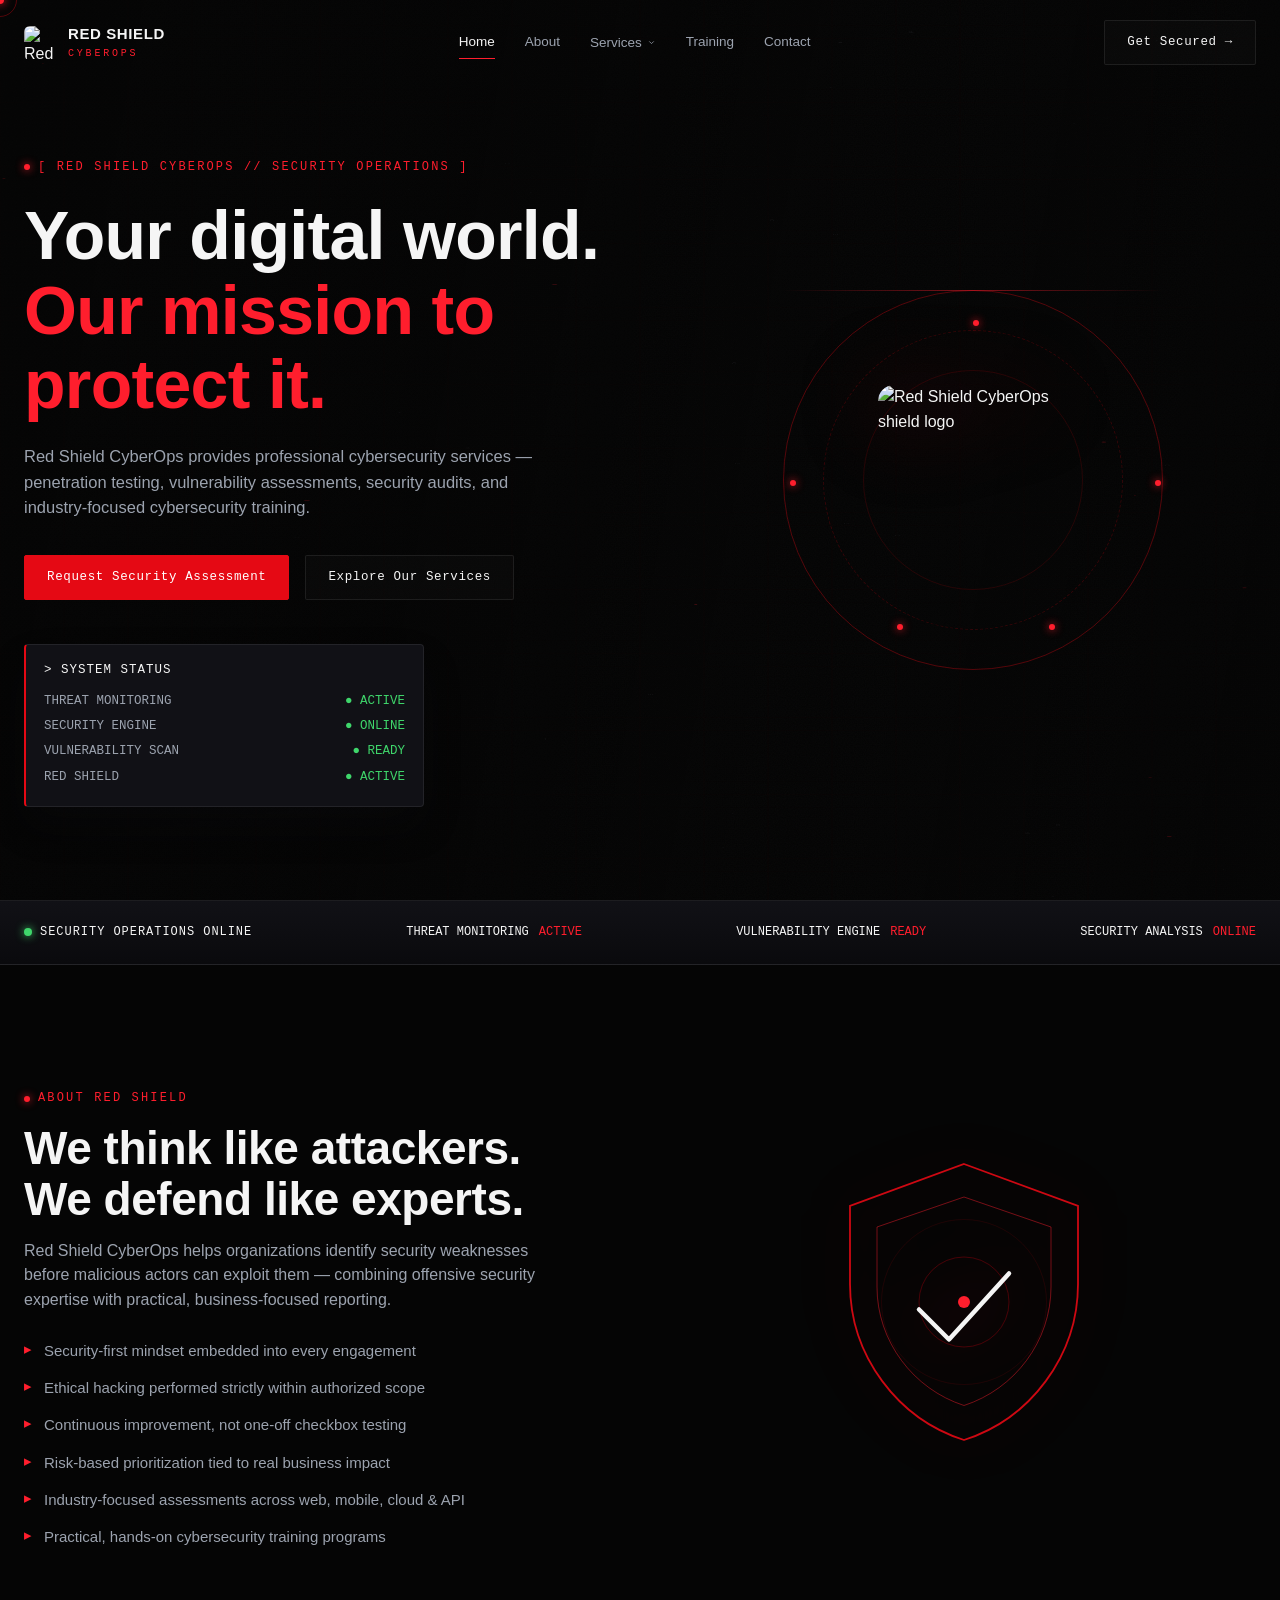
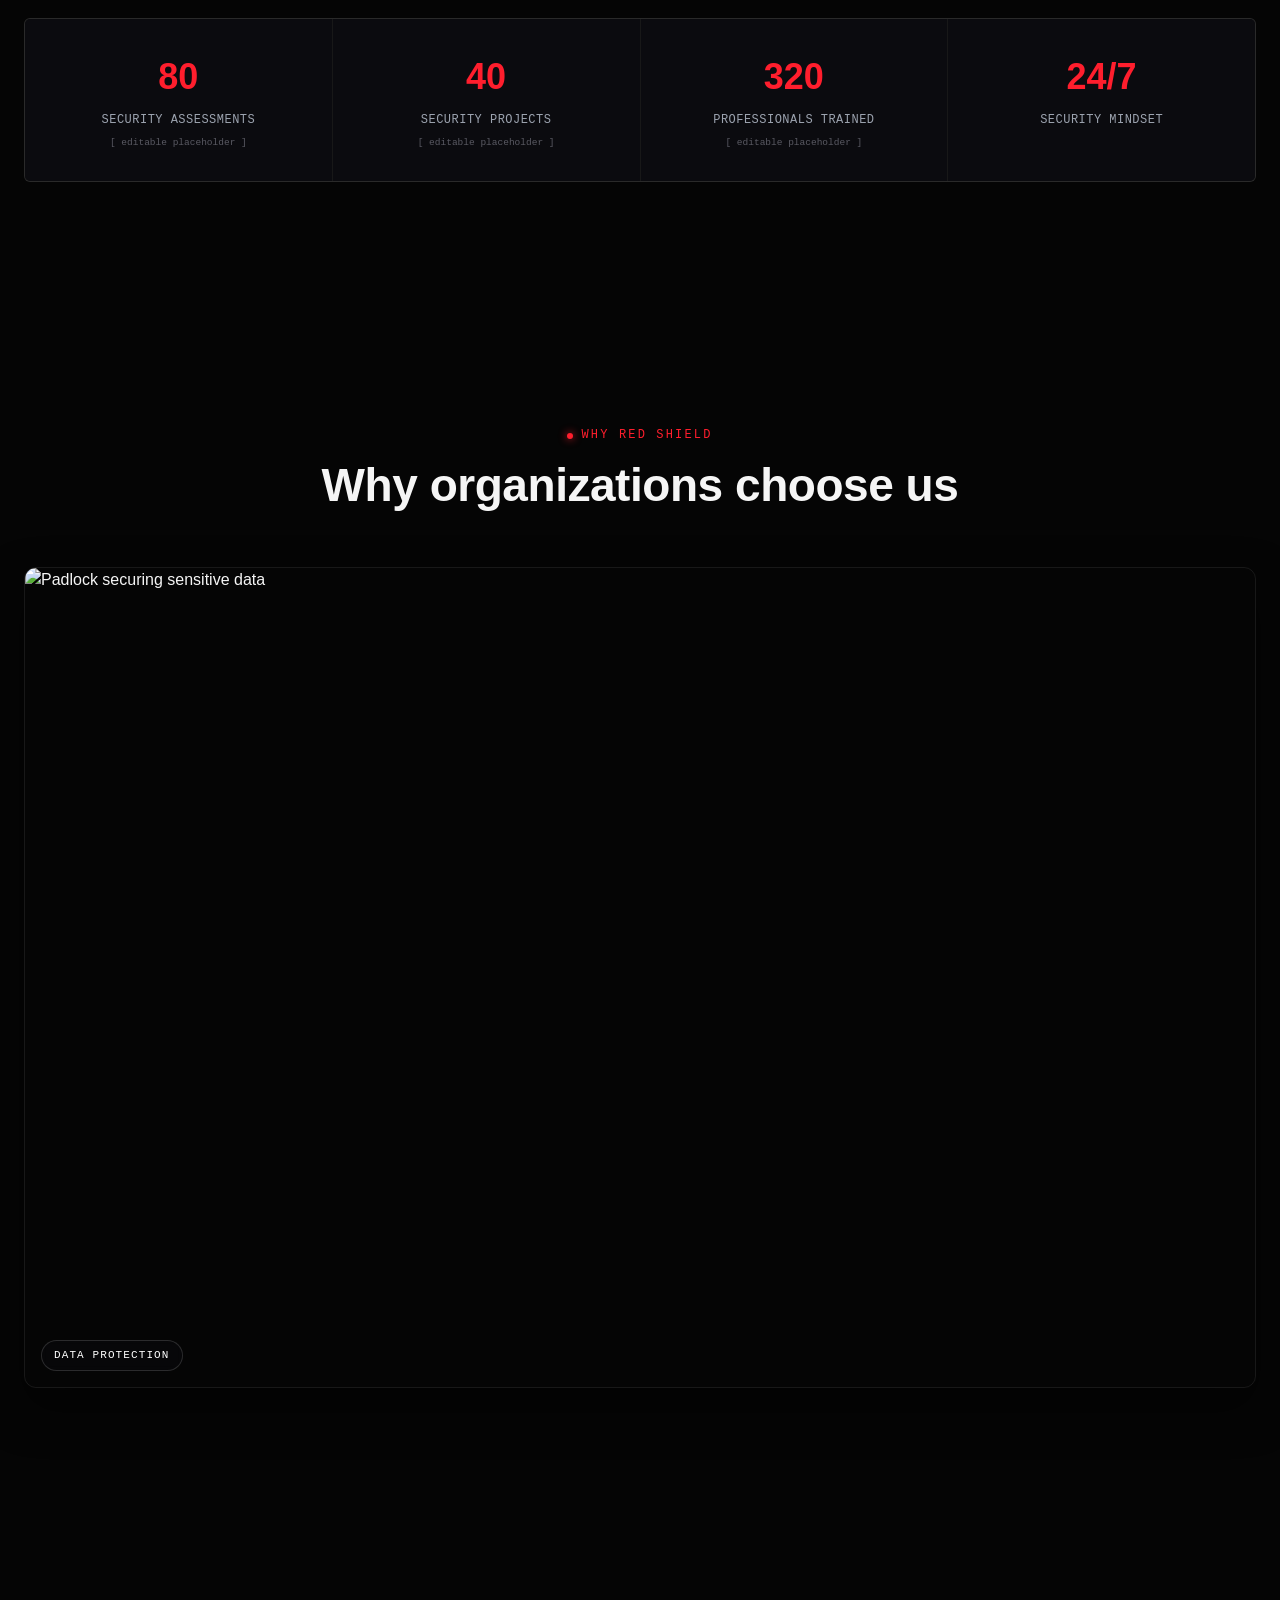
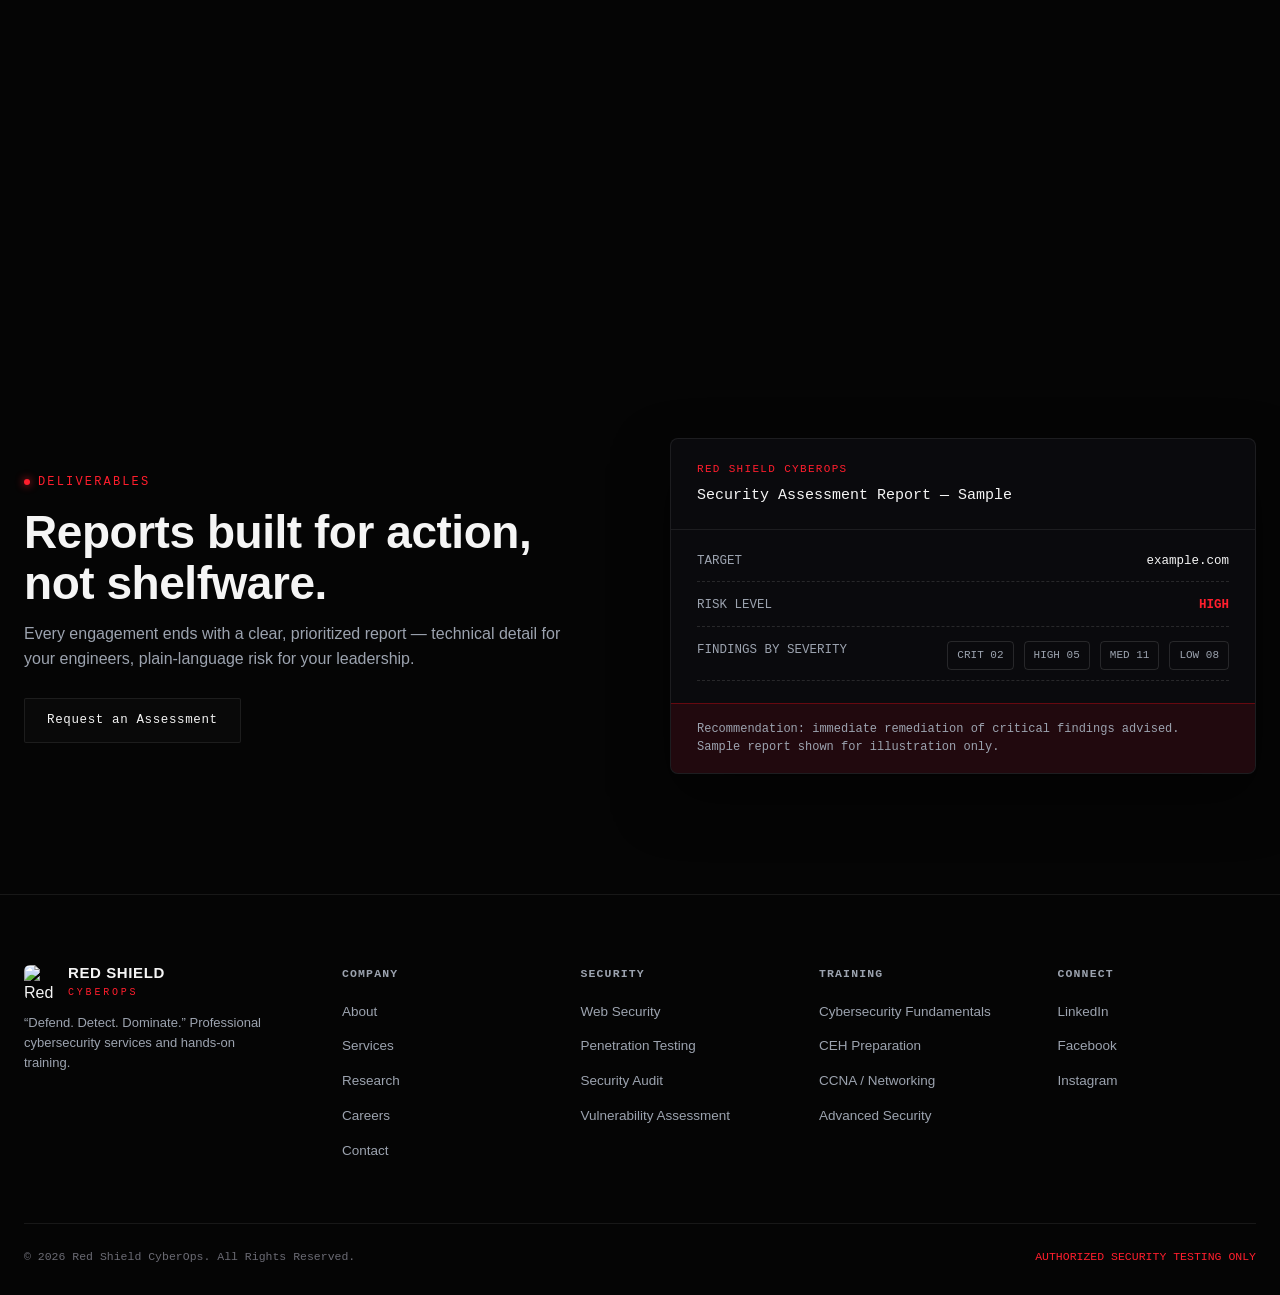
==== index.html @ 37ed80e3 "Add files via upload" ====
<!DOCTYPE html>
<html lang="en">
<head>
<meta charset="UTF-8">
<meta name="viewport" content="width=device-width, initial-scale=1.0">
<title>Red Shield CyberOps | Offensive Security, Penetration Testing &amp; Cyber Training</title>
<meta name="description" content="Red Shield CyberOps delivers professional penetration testing, vulnerability assessments, security audits, and hands-on cybersecurity training.">
<meta name="keywords" content="cybersecurity services, cybersecurity company, penetration testing, web application security, mobile application security, vulnerability assessment, security audit, API security, cybersecurity training, ethical hacking training, CEH preparation, CCNA training, network security, cybersecurity consulting">
<meta property="og:title" content="Red Shield CyberOps | Offensive Security, Penetration Testing &amp; Cyber Training">
<meta property="og:description" content="Red Shield CyberOps delivers professional penetration testing, vulnerability assessments, security audits, and hands-on cybersecurity training.">
<meta property="og:type" content="website">
<meta property="og:image" content="images/logo.jpeg">
<link rel="icon" type="image/jpeg" href="images/logo.jpeg">
<link rel="stylesheet" href="styles.css">
<script type="application/ld+json">
{
  "@context": "https://schema.org",
  "@type": "ProfessionalService",
  "name": "Red Shield CyberOps",
  "description": "Penetration testing, vulnerability assessment, security audits and cybersecurity training.",
  "areaServed": "Global",
  "slogan": "Defend. Detect. Dominate."
}
</script>
</head>
<body>

<canvas id="bg-canvas"></canvas>
<div class="grain"></div>
<div class="cursor-dot" id="cursorDot"></div>
<div class="cursor-ring" id="cursorRing"></div>
<div class="cursor-label" id="cursorLabel">ACCESS</div>

<!-- NAV -->
<header id="siteHeader">
  <div class="container nav-inner">
    <a href="index.html" class="logo">
      <img class="logo-mark" src="images/logo.jpeg" alt="Red Shield CyberOps logo">
      <span class="logo-text"><span class="l1">RED SHIELD</span><br><span class="l2">CYBEROPS</span></span>
    </a>
    <nav class="nav-links">
      <a href="index.html" class="active-link">Home</a>
      <a href="about.html">About</a>
      <div class="nav-item-dropdown" id="navServicesItem">
        <button class="nav-drop-trigger" type="button" aria-haspopup="true" aria-expanded="false">
          Services
          <svg class="caret" viewBox="0 0 24 24" fill="none" stroke="currentColor" stroke-width="2"><path d="M6 9l6 6 6-6"/></svg>
        </button>
        <div class="nav-dropdown-panel" data-nav-services-panel></div>
      </div>
      <a href="training.html">Training</a>
      <a href="contact.html">Contact</a>
    </nav>
    <a href="contact.html" class="btn btn-ghost nav-cta" data-cursor="ACCESS">Get Secured →</a>
    <button class="hamburger" id="hamburgerBtn" aria-label="Open menu">
      <span></span><span></span><span></span>
    </button>
  </div>
</header>

<div class="mobile-menu" id="mobileMenu">
  <a href="index.html" class="active-link">Home</a>
  <a href="about.html">About</a>
  <div class="mobile-drop-trigger" id="mobileServicesTrigger">
    <span>Services</span>
    <svg class="caret" viewBox="0 0 24 24" fill="none" stroke="currentColor" stroke-width="2"><path d="M6 9l6 6 6-6"/></svg>
  </div>
  <div class="mobile-services-list" id="mobileServicesList" data-nav-services-panel></div>
  <a href="training.html">Training</a>
  <a href="contact.html">Contact</a>
</div>

<main>
<!-- HERO -->
<section class="hero" id="home">
  <div class="hero-bg-photo"></div>
  <div class="container hero-grid">
    <div class="reveal in">
      <span class="eyebrow">[ RED SHIELD CYBEROPS // SECURITY OPERATIONS ]</span>
      <h1>Your digital world.<br><span class="accent">Our mission to protect it.</span></h1>
      <p class="lead">Red Shield CyberOps provides professional cybersecurity services — penetration testing, vulnerability assessments, security audits, and industry-focused cybersecurity training.</p>
      <div class="hero-actions">
        <a href="contact.html" class="btn btn-primary" data-cursor="REQUEST">Request Security Assessment</a>
        <a href="services.html" class="btn btn-ghost" data-cursor="VIEW">Explore Our Services</a>
      </div>
      <div class="status-panel">
        <span class="status-title">&gt; SYSTEM STATUS</span>
        <div class="status-row"><span>THREAT MONITORING</span><span class="ok">ACTIVE</span></div>
        <div class="status-row"><span>SECURITY ENGINE</span><span class="ok">ONLINE</span></div>
        <div class="status-row"><span>VULNERABILITY SCAN</span><span class="ok">READY</span></div>
        <div class="status-row"><span>RED SHIELD</span><span class="ok">ACTIVE</span></div>
      </div>
    </div>
    <div class="hero-visual reveal in reveal-delay-2">
      <div class="shield-wrap">
        <div class="ring ring1"></div>
        <div class="ring ring2"></div>
        <div class="ring ring3"></div>
        <div class="scan-line"></div>
        <img class="hero-shield" src="images/logo.jpeg" alt="Red Shield CyberOps shield logo" style="position:absolute;top:50%;left:50%;transform:translate(-50%,-50%);">
        <div class="node" style="top:8%;left:50%;"></div>
        <div class="node" style="top:50%;left:2%;"></div>
        <div class="node" style="top:50%;left:98%;"></div>
        <div class="node" style="top:88%;left:30%;"></div>
        <div class="node" style="top:88%;left:70%;"></div>
      </div>
    </div>
  </div>
</section>

<!-- STATUS BAR -->
<div class="status-bar">
  <div class="container status-bar-inner">
    <div class="lead-status"><span class="pulse-dot"></span> SECURITY OPERATIONS ONLINE</div>
    <div class="item"><b>THREAT MONITORING</b><span class="val">ACTIVE</span></div>
    <div class="item"><b>VULNERABILITY ENGINE</b><span class="val">READY</span></div>
    <div class="item"><b>SECURITY ANALYSIS</b><span class="val">ONLINE</span></div>
  </div>
</div>

<!-- ABOUT -->
<section class="section" id="about">
  <div class="container about-grid">
    <div class="reveal">
      <span class="eyebrow">About Red Shield</span>
      <h2 class="section-title">We think like attackers.<br>We defend like experts.</h2>
      <p class="section-sub" style="max-width:520px;">Red Shield CyberOps helps organizations identify security weaknesses before malicious actors can exploit them — combining offensive security expertise with practical, business-focused reporting.</p>
      <ul class="about-points">
        <li>Security-first mindset embedded into every engagement</li>
        <li>Ethical hacking performed strictly within authorized scope</li>
        <li>Continuous improvement, not one-off checkbox testing</li>
        <li>Risk-based prioritization tied to real business impact</li>
        <li>Industry-focused assessments across web, mobile, cloud &amp; API</li>
        <li>Practical, hands-on cybersecurity training programs</li>
      </ul>
    </div>
    <div class="about-visual reveal reveal-delay-2">
      <svg viewBox="0 0 200 220" fill="none">
        <path d="M100 8 176 36v52c0 48-32 90-76 104-44-14-76-56-76-104V36Z" stroke="#E50914" stroke-width="1.2" opacity="0.9"/>
        <path d="M100 30 158 50v40c0 36-24 68-58 79-34-11-58-43-58-79V50Z" stroke="#FF1E2D" stroke-width="0.6" opacity="0.5"/>
        <circle cx="100" cy="100" r="4" fill="#FF1E2D"/>
        <circle cx="100" cy="100" r="30" stroke="#70000A" stroke-width="0.6" opacity="0.7"/>
        <circle cx="100" cy="100" r="55" stroke="#70000A" stroke-width="0.4" opacity="0.4"/>
        <path d="M70 105l20 20 40-44" stroke="#F5F5F5" stroke-width="3" stroke-linecap="round" stroke-linejoin="round"/>
      </svg>
    </div>
  </div>
  <div class="container">
    <div class="stats-grid">
      <div class="stat reveal"><div class="num" data-count="100">0</div><div class="label">SECURITY ASSESSMENTS</div><span class="placeholder-tag">[ editable placeholder ]</span></div>
      <div class="stat reveal reveal-delay-1"><div class="num" data-count="50">0</div><div class="label">SECURITY PROJECTS</div><span class="placeholder-tag">[ editable placeholder ]</span></div>
      <div class="stat reveal reveal-delay-2"><div class="num" data-count="500">0</div><div class="label">PROFESSIONALS TRAINED</div><span class="placeholder-tag">[ editable placeholder ]</span></div>
      <div class="stat reveal reveal-delay-3"><div class="num" style="font-size:36px;color:var(--red-bright);">24/7</div><div class="label">SECURITY MINDSET</div><span class="placeholder-tag">&nbsp;</span></div>
    </div>
  </div>
</section>

<!-- WHY CHOOSE -->
<section class="section">
  <div class="container">
    <div class="section-head center reveal">
      <span class="eyebrow">Why Red Shield</span>
      <h2 class="section-title">Why organizations choose us</h2>
    </div>
    <div class="photo-banner reveal">
      <div class="photo-frame">
        <img src="images/photos/padlock-security.jpg" alt="Padlock securing sensitive data" loading="lazy">
        <span class="photo-tag">DATA PROTECTION</span>
      </div>
    </div>
    <div class="why-grid" id="whyGrid" style="margin-top:60px;"></div>
  </div>
</section>

<!-- REPORT PREVIEW -->
<section class="section">
  <div class="container report-wrap">
    <div class="reveal">
      <span class="eyebrow">Deliverables</span>
      <h2 class="section-title">Reports built for action, not shelfware.</h2>
      <p class="section-sub">Every engagement ends with a clear, prioritized report — technical detail for your engineers, plain-language risk for your leadership.</p>
      <a href="contact.html" class="btn btn-ghost" style="margin-top:26px;" data-cursor="REQUEST">Request an Assessment</a>
    </div>
    <div class="reveal reveal-delay-2">
      <div class="report-doc">
        <div class="report-head">
          <div class="rc">RED SHIELD CYBEROPS</div>
          <div class="rt">Security Assessment Report — Sample</div>
        </div>
        <div class="report-body">
          <div class="report-row"><span class="rl">TARGET</span><span class="rv">example.com</span></div>
          <div class="report-row risk"><span class="rl">RISK LEVEL</span><span class="rv">HIGH</span></div>
          <div class="report-row"><span class="rl">FINDINGS BY SEVERITY</span>
            <span class="sev-pill"><span>CRIT 02</span><span>HIGH 05</span><span>MED 11</span><span>LOW 08</span></span>
          </div>
        </div>
        <div class="report-note">Recommendation: immediate remediation of critical findings advised. Sample report shown for illustration only.</div>
      </div>
    </div>
  </div>
</section>
</main>

<footer>
  <div class="container">
    <div class="footer-top">
      <div class="footer-brand">
        <a href="index.html" class="logo">
          <img class="logo-mark" src="images/logo.jpeg" alt="Red Shield CyberOps logo">
          <span class="logo-text"><span class="l1">RED SHIELD</span><br><span class="l2">CYBEROPS</span></span>
        </a>
        <p>“Defend. Detect. Dominate.” Professional cybersecurity services and hands-on training.</p>
      </div>
      <div class="footer-col">
        <h5>Company</h5>
        <ul><li><a href="about.html">About</a></li><li><a href="services.html">Services</a></li><li><a href="training.html">Research</a></li><li><a href="contact.html">Careers</a></li><li><a href="contact.html">Contact</a></li></ul>
      </div>
      <div class="footer-col">
        <h5>Security</h5>
        <ul><li><a href="services.html#web-application-security">Web Security</a></li><li><a href="services.html#penetration-testing">Penetration Testing</a></li><li><a href="services.html#security-audit">Security Audit</a></li><li><a href="services.html#vulnerability-assessment">Vulnerability Assessment</a></li></ul>
      </div>
      <div class="footer-col">
        <h5>Training</h5>
        <ul><li><a href="training.html">Cybersecurity Fundamentals</a></li><li><a href="training.html">CEH Preparation</a></li><li><a href="training.html">CCNA / Networking</a></li><li><a href="training.html">Advanced Security</a></li></ul>
      </div>
      <div class="footer-col">
        <h5>Connect</h5>
        <ul><li><a href="#" data-social="linkedin">LinkedIn</a></li><li><a href="#" data-social="facebook">Facebook</a></li><li><a href="#" data-social="instagram">Instagram</a></li></ul>
      </div>
    </div>
    <div class="footer-bottom">
      <span>© 2026 Red Shield CyberOps. All Rights Reserved.</span>
      <span class="auth-tag">AUTHORIZED SECURITY TESTING ONLY</span>
    </div>
  </div>
</footer>

<script src="script.js" defer></script>
</body>
</html>
---- styles.css ----
:root{
  --bg:#050505;
  --bg-2:#0B0B0F;
  --card:#111116;
  --card-2:#15151b;
  --red:#E50914;
  --red-bright:#FF1E2D;
  --red-dark:#70000A;
  --text:#F5F5F5;
  --text-2:#9CA3AF;
  --line:rgba(245,245,245,0.08);
  --line-red:rgba(229,9,20,0.35);
  --shadow-soft:rgba(0,0,0,0.35);
  --shadow-strong:rgba(0,0,0,0.5);
  /* screen surfaces (terminal / SOC / report panels) match the dark base here */
  --screen-bg:#0a0a0d;
  --screen-bg-2:#111116;
  --screen-line:rgba(245,245,245,0.08);
  --screen-text:#F5F5F5;
  --screen-text-2:#9CA3AF;
  --font-display:'Space Grotesk',sans-serif;
  --font-body:'Inter',sans-serif;
  --font-mono:'JetBrains Mono',monospace;
}
*{box-sizing:border-box;margin:0;padding:0;}
html{scroll-behavior:smooth;}
@media (prefers-reduced-motion: reduce){
  html{scroll-behavior:auto;}
  *{animation-duration:0.001ms !important;animation-iteration-count:1 !important;transition-duration:0.001ms !important;scroll-behavior:auto !important;}
}
body{
  background:var(--bg);
  color:var(--text);
  font-family:var(--font-body);
  overflow-x:hidden;
  position:relative;
  line-height:1.55;
}
a{color:inherit;text-decoration:none;}
ul{list-style:none;}
img{max-width:100%;display:block;}
button{font-family:inherit;cursor:pointer;border:none;background:none;color:inherit;}
input,select,textarea{font-family:inherit;}

::selection{background:var(--red);color:#fff;}

.container{width:100%;max-width:1280px;margin:0 auto;padding:0 24px;}

.eyebrow{
  font-family:var(--font-mono);
  font-size:12px;
  letter-spacing:0.18em;
  text-transform:uppercase;
  color:var(--red-bright);
  display:inline-flex;
  align-items:center;
  gap:8px;
}
.eyebrow::before{
  content:'';
  width:6px;height:6px;border-radius:50%;
  background:var(--red-bright);
  box-shadow:0 0 8px var(--red-bright);
  flex-shrink:0;
}

h1,h2,h3,h4{font-family:var(--font-display);font-weight:700;letter-spacing:-0.01em;line-height:1.1;}
.section-title{font-size:clamp(28px,4vw,46px);margin-top:14px;}
.section-sub{color:var(--text-2);max-width:560px;margin-top:14px;font-size:16px;}
.section{padding:120px 0;position:relative;}
.section-head{margin-bottom:56px;}
.section-head.center{text-align:center;margin-left:auto;margin-right:auto;}
.section-head.center .section-sub{margin-left:auto;margin-right:auto;}

/* ---------- background canvas ---------- */
#bg-canvas{
  position:fixed;inset:0;
  width:100%;height:100%;
  z-index:0;
  opacity:0.55;
  pointer-events:none;
}
.grain{
  position:fixed;inset:0;z-index:1;pointer-events:none;
  opacity:0.03;
  background-image:url("data:image/svg+xml,%3Csvg xmlns='http://www.w3.org/2000/svg' width='120' height='120'%3E%3Cfilter id='n'%3E%3CfeTurbulence type='fractalNoise' baseFrequency='0.9' numOctaves='2' stitchTiles='stitch'/%3E%3C/filter%3E%3Crect width='100%25' height='100%25' filter='url(%23n)'/%3E%3C/svg%3E");
}

/* ---------- custom cursor ---------- */
.cursor-dot{
  position:fixed;top:0;left:0;width:8px;height:8px;border-radius:50%;
  background:var(--red-bright);
  pointer-events:none;z-index:9999;
  transform:translate(-50%,-50%);
  transition:width .18s ease, height .18s ease, background .18s ease;
  box-shadow:0 0 10px var(--red-bright);
}
.cursor-ring{
  position:fixed;top:0;left:0;width:34px;height:34px;border-radius:50%;
  border:1px solid var(--line-red);
  pointer-events:none;z-index:9998;
  transform:translate(-50%,-50%);
  transition:width .25s ease, height .25s ease, border-color .25s ease, background .25s ease;
}
.cursor-ring.active{
  width:64px;height:64px;
  background:rgba(229,9,20,0.08);
  border-color:var(--red-bright);
}
.cursor-label{
  position:fixed;top:0;left:0;
  font-family:var(--font-mono);font-size:9px;letter-spacing:.12em;
  color:var(--red-bright);pointer-events:none;z-index:9999;
  transform:translate(-50%,18px);opacity:0;transition:opacity .2s ease;
}
.cursor-label.active{opacity:1;}
@media (hover:none){ .cursor-dot,.cursor-ring,.cursor-label{display:none;} }

/* ---------- nav ---------- */
header{
  position:fixed;top:0;left:0;right:0;z-index:500;
  padding:20px 0;
  transition:background .3s ease, padding .3s ease, border-color .3s ease;
  border-bottom:1px solid transparent;
}
header.scrolled{
  background:rgba(5,5,5,0.85);
  backdrop-filter:blur(14px);
  -webkit-backdrop-filter:blur(14px);
  padding:14px 0;
  border-bottom:1px solid var(--line);
}
.nav-inner{display:flex;align-items:center;justify-content:space-between;gap:24px;}
.logo{display:flex;align-items:center;gap:10px;}
.logo-mark{width:34px;height:34px;flex-shrink:0;object-fit:contain;border-radius:6px;}
.logo-text{font-family:var(--font-display);line-height:1.05;}
.logo-text .l1{font-size:15px;font-weight:700;letter-spacing:0.04em;}
.logo-text .l2{font-size:10px;font-weight:500;letter-spacing:0.28em;color:var(--red-bright);font-family:var(--font-mono);}

.nav-links{display:flex;gap:30px;align-items:center;}
.nav-links a{
  font-size:13.5px;color:var(--text-2);position:relative;
  padding:6px 0;transition:color .2s ease;
}
.nav-links a::after{
  content:'';position:absolute;left:0;bottom:0;height:1px;width:0;
  background:var(--red-bright);transition:width .25s ease;
}
.nav-links a:hover{color:var(--text);}
.nav-links a:hover::after{width:100%;}
.nav-links a.active-link{color:var(--text);}
.nav-links a.active-link::after{width:100%;}
.mobile-menu a.active-link{color:var(--red-bright);}

.btn{
  font-family:var(--font-mono);font-size:12.5px;letter-spacing:.05em;
  padding:12px 22px;border-radius:2px;display:inline-flex;align-items:center;gap:8px;
  transition:transform .2s ease, box-shadow .2s ease, background .2s ease, border-color .2s ease;
  white-space:nowrap;
}
.btn-primary{
  background:var(--red);color:#fff;border:1px solid var(--red);
}
.btn-primary:hover{background:var(--red-bright);box-shadow:0 0 24px rgba(229,9,20,0.45);transform:translateY(-1px);}
.btn-ghost{
  border:1px solid var(--line);color:var(--text);background:rgba(255,255,255,0.02);
}
.btn-ghost:hover{border-color:var(--line-red);background:rgba(229,9,20,0.06);}

.hamburger{display:none;flex-direction:column;gap:5px;padding:8px;z-index:600;}
.hamburger span{width:22px;height:1.5px;background:var(--text);transition:transform .3s ease,opacity .3s ease;}
.mobile-menu{
  position:fixed;inset:0;background:rgba(5,5,5,0.98);backdrop-filter:blur(10px);
  z-index:400;display:flex;flex-direction:column;align-items:center;justify-content:center;gap:28px;
  opacity:0;pointer-events:none;transition:opacity .3s ease;
}
.mobile-menu.open{opacity:1;pointer-events:all;}
.mobile-menu a{font-family:var(--font-display);font-size:22px;}

/* ---------- hero ---------- */
.hero{
  min-height:100vh;display:flex;align-items:center;
  padding-top:120px;padding-bottom:60px;position:relative;
  overflow:hidden;
}
.hero-bg-photo{
  position:absolute;inset:0;z-index:1;pointer-events:none;
  background-image:
    linear-gradient(100deg, var(--bg) 0%, rgba(5,5,5,0.85) 35%, rgba(5,5,5,0.35) 65%, rgba(5,5,5,0.8) 100%),
    url('images/photos/cyber-hologram.jpg');
  background-size:cover;
  background-position:center right;
  opacity:0.6;
}
.hero-grid{
  display:grid;grid-template-columns:1.05fr 0.95fr;gap:40px;align-items:center;
  position:relative;z-index:2;
}
.hero h1{font-size:clamp(38px,5.4vw,68px);margin-top:20px;}
.hero h1 .accent{color:var(--red-bright);}
.hero p.lead{color:var(--text-2);max-width:520px;margin-top:22px;font-size:16.5px;}
.hero-actions{display:flex;gap:16px;margin-top:34px;flex-wrap:wrap;}

.status-panel{
  margin-top:44px;
  font-family:var(--font-mono);font-size:12.5px;
  background:var(--screen-bg-2);
  border:1px solid rgba(255,255,255,0.08);
  border-left:2px solid var(--red);
  border-radius:4px;
  padding:16px 18px;
  max-width:400px;
  color:var(--screen-text-2);
  box-shadow:0 20px 40px rgba(20,20,30,0.14);
}
.status-panel .status-title{color:var(--screen-text);letter-spacing:.08em;margin-bottom:8px;display:block;}
.status-panel .status-row{display:flex;justify-content:space-between;padding:3px 0;}
.status-panel .ok{color:#3fd66b;}
.status-panel .ok::before{content:'● ';}

.hero-visual{position:relative;height:520px;display:flex;align-items:center;justify-content:center;}
.shield-wrap{position:relative;width:380px;height:380px;animation:float 7s ease-in-out infinite;}
@keyframes float{0%,100%{transform:translateY(0);}50%{transform:translateY(-16px);}}
.ring{position:absolute;border:1px solid var(--line-red);border-radius:50%;top:50%;left:50%;}
.ring1{width:380px;height:380px;margin:-190px 0 0 -190px;animation:spin 40s linear infinite;}
.ring2{width:300px;height:300px;margin:-150px 0 0 -150px;border-style:dashed;animation:spin 60s linear infinite reverse;opacity:.6;}
.ring3{width:220px;height:220px;margin:-110px 0 0 -110px;animation:spin 30s linear infinite;opacity:.4;}
@keyframes spin{to{transform:rotate(360deg);}}
.hero-shield{position:relative;width:190px;height:190px;object-fit:contain;filter:drop-shadow(0 0 40px rgba(229,9,20,0.55));z-index:2;border-radius:16px;}
.node{position:absolute;width:6px;height:6px;border-radius:50%;background:var(--red-bright);box-shadow:0 0 8px var(--red-bright);}
.scan-line{
  position:absolute;left:0;right:0;height:1px;
  background:linear-gradient(90deg,transparent,var(--red-bright),transparent);
  opacity:.5;
  animation:scan 4s linear infinite;
}
@keyframes scan{0%{top:0;opacity:0;}10%{opacity:.6;}90%{opacity:.6;}100%{top:100%;opacity:0;}}

/* ---------- security status bar ---------- */
.status-bar{
  border-top:1px solid var(--line);border-bottom:1px solid var(--line);
  background:linear-gradient(180deg,var(--screen-bg-2),var(--screen-bg));
  padding:22px 0;position:relative;z-index:2;
}
.status-bar-inner{display:flex;flex-wrap:wrap;gap:32px;align-items:center;justify-content:space-between;font-family:var(--font-mono);font-size:12px;}
.status-bar .lead-status{display:flex;align-items:center;gap:8px;color:var(--screen-text);letter-spacing:.08em;}
.pulse-dot{width:8px;height:8px;border-radius:50%;background:#3fd66b;box-shadow:0 0 8px #3fd66b;animation:pulse 2s ease-in-out infinite;}
@keyframes pulse{0%,100%{opacity:1;}50%{opacity:.35;}}
.status-bar .item{display:flex;gap:10px;color:var(--screen-text-2);}
.status-bar .item b{color:var(--screen-text);font-weight:500;}
.status-bar .item .val{color:var(--red-bright);}

/* ---------- reveal ---------- */
.reveal{opacity:0;transform:translateY(24px);transition:opacity .7s ease, transform .7s ease;}
.reveal.in{opacity:1;transform:translateY(0);}
.reveal-delay-1{transition-delay:.08s;}
.reveal-delay-2{transition-delay:.16s;}
.reveal-delay-3{transition-delay:.24s;}
.reveal-delay-4{transition-delay:.32s;}

/* ---------- about ---------- */
.about-grid{display:grid;grid-template-columns:1fr 1fr;gap:64px;align-items:center;}
.about-points{list-style:none;margin-top:26px;display:grid;gap:14px;}
.about-points li{display:flex;gap:12px;font-size:15px;color:var(--text-2);align-items:flex-start;}
.about-points li::before{content:'▸';color:var(--red-bright);flex-shrink:0;font-family:var(--font-mono);}
.about-visual{position:relative;height:340px;display:flex;align-items:center;justify-content:center;}
.about-visual svg{width:100%;max-width:300px;filter:drop-shadow(0 0 30px rgba(229,9,20,0.35));}

.stats-grid{display:grid;grid-template-columns:repeat(4,1fr);gap:1px;margin-top:70px;background:var(--line);border:1px solid var(--line);border-radius:6px;overflow:hidden;}
.stat{background:var(--bg-2);padding:30px 20px;text-align:center;}
.stat .num{font-family:var(--font-display);font-size:36px;color:var(--red-bright);font-weight:700;}
.stat .label{font-size:12px;color:var(--text-2);margin-top:6px;font-family:var(--font-mono);letter-spacing:.04em;}
.stat .placeholder-tag{display:block;font-size:9.5px;color:#5a5a63;margin-top:6px;font-family:var(--font-mono);}

/* ---------- certification pathways ---------- */
.cert-grid{display:grid;grid-template-columns:1fr 1fr;gap:24px;}
.cert-card{padding:30px;}
.cert-subhead{font-family:var(--font-mono);font-size:11px;letter-spacing:.08em;color:var(--text);text-transform:uppercase;margin-top:22px;margin-bottom:12px;}
.cert-list{grid-template-columns:1fr 1fr;display:grid;gap:8px;}
.cert-meta{margin-top:22px;padding-top:18px;border-top:1px solid var(--line);display:grid;gap:8px;}
.cert-meta-item{font-size:12.5px;color:var(--text-2);}
.cert-note{margin-top:28px;font-family:var(--font-mono);font-size:11.5px;color:var(--text-2);border-left:2px solid var(--red-dark);padding:12px 16px;background:rgba(229,9,20,0.04);}
@media (max-width:900px){ .cert-grid{grid-template-columns:1fr;} }
@media (max-width:640px){ .cert-list{grid-template-columns:1fr;} }

/* ---------- founder / researcher profile ---------- */
.founder-wrap{
  display:grid;grid-template-columns:0.85fr 1.15fr;gap:56px;align-items:center;
  border:1px solid var(--line);border-radius:12px;
  background:linear-gradient(160deg,rgba(229,9,20,0.05),transparent 55%),var(--card);
  padding:48px;
}
.founder-avatar-wrap{display:flex;flex-direction:column;align-items:center;gap:16px;text-align:center;}
.founder-avatar{
  width:180px;height:180px;border-radius:50%;position:relative;flex-shrink:0;
  background:radial-gradient(circle at 30% 25%,#1a1a20,#0a0a0d);
  border:1px solid var(--line-red);
  display:flex;align-items:center;justify-content:center;
  box-shadow:0 0 0 6px rgba(229,9,20,0.06), 0 16px 34px var(--shadow-strong);
}
.founder-avatar svg{width:64%;height:64%;color:var(--red-bright);opacity:0.85;}
.founder-avatar-tag{font-family:var(--font-mono);font-size:10.5px;color:#6b6b74;max-width:180px;}
.founder-name{font-family:var(--font-display);font-size:20px;margin-top:4px;}
.founder-title{font-family:var(--font-mono);font-size:11.5px;color:var(--red-bright);letter-spacing:.08em;text-transform:uppercase;margin-top:4px;}
.founder-badges{display:flex;gap:10px;flex-wrap:wrap;margin-top:16px;}
.founder-badge{font-family:var(--font-mono);font-size:11px;border:1px solid var(--line);border-radius:20px;padding:6px 12px;color:var(--text-2);}
.founder-bio p{color:var(--text-2);font-size:14.5px;margin-top:6px;}
.disclosure-list{margin-top:22px;display:grid;gap:12px;}
.disclosure-item{
  display:flex;align-items:flex-start;gap:12px;font-size:14px;color:var(--text-2);
  border-left:2px solid var(--red-dark);padding-left:14px;
}
.disclosure-item .d-shield{width:16px;height:16px;color:var(--red-bright);flex-shrink:0;margin-top:3px;}
.disclosure-item b{color:var(--text);font-weight:600;}
.founder-editnote{
  margin-top:24px;font-family:var(--font-mono);font-size:11px;color:#6b6b74;
  border-top:1px dashed var(--line);padding-top:14px;
}

/* ---------- nav services dropdown ---------- */
.nav-item-dropdown{position:relative;}
.nav-item-dropdown > .nav-drop-trigger{
  background:none;border:none;font-family:inherit;font-size:13.5px;color:var(--text-2);
  display:inline-flex;align-items:center;gap:5px;cursor:pointer;padding:6px 0;
  transition:color .2s ease;
}
.nav-item-dropdown > .nav-drop-trigger:hover{color:var(--text);}
.nav-drop-trigger .caret{width:9px;height:9px;transition:transform .2s ease;}
.nav-drop-trigger .caret.open{transform:rotate(180deg);}
.nav-item-dropdown.open .nav-drop-trigger .caret{transform:rotate(180deg);}
.nav-dropdown-panel{
  position:absolute;top:calc(100% + 18px);left:50%;transform:translateX(-50%) translateY(-8px);
  width:640px;max-width:80vw;
  background:rgba(11,11,15,0.98);border:1px solid var(--line);border-radius:10px;
  box-shadow:0 24px 60px rgba(0,0,0,0.55);
  padding:18px;display:none;grid-template-columns:repeat(2,1fr);gap:6px;
  z-index:600;backdrop-filter:blur(10px);
}
.nav-item-dropdown.open .nav-dropdown-panel{display:grid;}
.nav-dropdown-panel a{
  display:flex;align-items:baseline;gap:10px;padding:10px 12px;border-radius:6px;
  font-size:13px;color:var(--text-2);transition:background .15s ease, color .15s ease;
}
.nav-dropdown-panel a:hover{background:rgba(229,9,20,0.08);color:var(--text);}
.nav-dropdown-panel a .drop-num{font-family:var(--font-mono);font-size:10.5px;color:var(--red-bright);flex-shrink:0;}
.nav-dropdown-footer{
  grid-column:1/-1;margin-top:6px;padding-top:12px;border-top:1px solid var(--line);
  font-family:var(--font-mono);font-size:11px;color:var(--red-bright);display:flex;align-items:center;gap:6px;
}
@media (max-width:1080px){ .nav-dropdown-panel{width:520px;} }

/* mobile services list */
.mobile-services-list{display:none;flex-direction:column;gap:14px;align-items:center;margin-top:-6px;}
.mobile-services-list.open{display:flex;}
.mobile-services-list a{font-family:var(--font-mono);font-size:14px;color:var(--text-2);}
.mobile-drop-trigger{display:flex;align-items:center;gap:8px;}

/* ---------- service detail accordion ---------- */
.service-detail{
  display:none;margin-top:26px;
  border:1px solid var(--line-red);border-radius:10px;
  background:linear-gradient(180deg,rgba(229,9,20,0.05),transparent 40%),var(--card);
  padding:40px;scroll-margin-top:110px;
}
.service-detail.open{display:block;}
.service-detail-top{display:flex;justify-content:space-between;align-items:flex-start;gap:20px;flex-wrap:wrap;}
.service-detail-close{
  font-family:var(--font-mono);font-size:11.5px;color:var(--text-2);border:1px solid var(--line);
  border-radius:20px;padding:7px 14px;flex-shrink:0;transition:border-color .2s ease,color .2s ease;
}
.service-detail-close:hover{border-color:var(--line-red);color:var(--text);}
.service-detail h3{font-size:24px;margin-top:8px;}
.service-detail .sd-tagline{color:var(--red-bright);font-family:var(--font-mono);font-size:12px;letter-spacing:.06em;text-transform:uppercase;margin-top:6px;}
.service-detail .sd-intro{color:var(--text-2);margin-top:16px;max-width:760px;font-size:15px;}
.sd-columns{display:grid;grid-template-columns:1fr 1fr;gap:32px;margin-top:32px;}
.sd-block h4{font-family:var(--font-mono);font-size:12px;letter-spacing:.08em;color:var(--text);text-transform:uppercase;margin-bottom:14px;}
.sd-block h4 .h4-accent{color:var(--red-bright);}
.sd-list{display:grid;gap:9px;}
.sd-list li{font-size:13.5px;color:var(--text-2);display:flex;gap:8px;align-items:flex-start;}
.sd-list li::before{content:'';width:4px;height:4px;border-radius:50%;background:var(--red-bright);margin-top:6px;flex-shrink:0;}
.sd-steps{display:grid;gap:12px;}
.sd-step{display:flex;gap:12px;align-items:baseline;}
.sd-step .step-n{font-family:var(--font-mono);font-size:11px;color:var(--red-bright);flex-shrink:0;width:22px;}
.sd-step .step-t{font-size:13.5px;color:var(--text-2);}
.sd-step .step-t b{color:var(--text);font-weight:600;}
.sd-deliverables{margin-top:32px;padding-top:26px;border-top:1px solid var(--line);}
.sd-deliverables h4{font-family:var(--font-mono);font-size:12px;letter-spacing:.08em;color:var(--text);text-transform:uppercase;margin-bottom:14px;}
.sd-deliverables-grid{display:grid;grid-template-columns:repeat(3,1fr);gap:10px;}
.sd-deliverables-grid span{font-size:12.5px;color:var(--text-2);display:flex;gap:8px;align-items:flex-start;}
.sd-deliverables-grid span::before{content:'✓';color:#3fd66b;flex-shrink:0;}
.sd-cta{margin-top:30px;display:flex;gap:14px;flex-wrap:wrap;}
@media (max-width:900px){ .sd-columns{grid-template-columns:1fr;} .sd-deliverables-grid{grid-template-columns:1fr 1fr;} }
@media (max-width:640px){ .service-detail{padding:24px;} .sd-deliverables-grid{grid-template-columns:1fr;} }
.picture-panel{
  position:relative;width:100%;aspect-ratio:16/10;border-radius:8px;overflow:hidden;
  background:
    radial-gradient(circle at 25% 20%, rgba(229,9,20,0.18), transparent 55%),
    linear-gradient(155deg,#141419,#0a0a0d 70%);
  border:1px solid rgba(255,255,255,0.08);
  margin-bottom:20px;
  display:flex;align-items:center;justify-content:center;
}
.picture-panel::before{
  content:'';position:absolute;inset:0;
  background-image:linear-gradient(var(--line) 1px, transparent 1px),linear-gradient(90deg, var(--line) 1px, transparent 1px);
  background-size:22px 22px;opacity:0.35;
}
.picture-panel::after{
  content:'';position:absolute;left:0;right:0;height:1px;top:0;
  background:linear-gradient(90deg,transparent,var(--red-bright),transparent);
  opacity:0.7;animation:panelScan 5s linear infinite;
}
@media (prefers-reduced-motion: reduce){ .picture-panel::after{ animation:none; opacity:0.3; } }
@keyframes panelScan{0%{top:0;opacity:0;}10%{opacity:.8;}90%{opacity:.8;}100%{top:100%;opacity:0;}}
.picture-panel svg{position:relative;z-index:1;width:44%;height:44%;color:var(--red-bright);filter:drop-shadow(0 0 16px rgba(229,9,20,0.45));}
.picture-panel img{position:relative;z-index:1;width:100%;height:100%;object-fit:cover;display:block;}
.picture-panel .panel-tag{
  position:absolute;bottom:8px;right:10px;font-family:var(--font-mono);font-size:9px;letter-spacing:.08em;
  color:var(--text-2);opacity:0.6;z-index:1;
}
.course-picture{aspect-ratio:16/9;}

/* ---------- photo frames (uploaded imagery) ---------- */
.photo-frame{
  position:relative;border-radius:12px;overflow:hidden;border:1px solid var(--line);
  box-shadow:0 20px 44px var(--shadow-strong);
}
.photo-frame img{width:100%;height:100%;object-fit:cover;display:block;}
.photo-frame .photo-tag{
  position:absolute;left:16px;bottom:16px;
  font-family:var(--font-mono);font-size:11px;letter-spacing:.1em;color:#fff;
  background:rgba(10,10,13,0.55);backdrop-filter:blur(4px);
  padding:6px 12px;border-radius:20px;border:1px solid rgba(255,255,255,0.15);
}
.photo-strip{display:grid;grid-template-columns:repeat(2,1fr);gap:20px;margin-top:60px;}
.photo-strip .photo-frame{aspect-ratio:4/3;}
.photo-banner{margin-top:20px;}
.photo-banner .photo-frame{aspect-ratio:3/2;}
@media (max-width:900px){ .photo-strip{grid-template-columns:1fr;} }

.about-extra{max-width:760px;margin:40px auto 0;text-align:center;}
.about-extra h3{font-family:var(--font-display);font-size:22px;}
.about-extra p{color:var(--text-2);margin-top:14px;font-size:15px;}

/* ---------- cards / glass ---------- */
.card{
  background:linear-gradient(180deg,rgba(17,17,22,0.75),rgba(17,17,22,0.4));
  border:1px solid var(--line);border-radius:8px;
  backdrop-filter:blur(8px);
  transition:transform .3s ease, border-color .3s ease, box-shadow .3s ease;
  position:relative;overflow:hidden;
}
.card::before{
  content:'';position:absolute;inset:0;border-radius:8px;padding:1px;
  background:linear-gradient(140deg,rgba(229,9,20,0),rgba(229,9,20,0));
  transition:background .3s ease;pointer-events:none;
}
.card:hover{transform:translateY(-4px);border-color:var(--line-red);box-shadow:0 20px 40px var(--shadow-strong), 0 0 0 1px rgba(229,9,20,0.08);}

/* ---------- services ---------- */
.services-grid{display:grid;grid-template-columns:repeat(3,1fr);gap:22px;}
.service-card{padding:30px 26px;display:flex;flex-direction:column;height:100%;}
.service-num{font-family:var(--font-mono);font-size:12px;color:var(--red-dark);letter-spacing:.1em;}
.service-card h3{font-size:19px;margin-top:14px;}
.service-card p.desc{color:var(--text-2);font-size:14px;margin-top:10px;}
.service-list{margin-top:16px;display:grid;gap:7px;flex-grow:1;}
.service-list li{font-size:12.5px;color:var(--text-2);display:flex;gap:8px;align-items:flex-start;}
.service-list li::before{content:'';width:4px;height:4px;border-radius:50%;background:var(--red-bright);margin-top:6px;flex-shrink:0;}
.service-link{margin-top:20px;font-family:var(--font-mono);font-size:12px;color:var(--red-bright);display:inline-flex;align-items:center;gap:6px;}
.service-link .arrow{transition:transform .2s ease;}
.service-card:hover .service-link .arrow{transform:translateX(4px);}

/* ---------- process timeline ---------- */
.timeline{display:grid;grid-template-columns:repeat(7,1fr);gap:14px;margin-top:20px;}
.tl-step{padding:22px 16px;text-align:left;}
.tl-step .tl-num{font-family:var(--font-mono);color:var(--red-bright);font-size:13px;}
.tl-step h4{font-size:14.5px;margin-top:10px;}
.tl-step p{font-size:12px;color:var(--text-2);margin-top:8px;}
.tl-bar{height:2px;background:var(--line);position:relative;margin:36px 0 0;border-radius:2px;overflow:hidden;}
.tl-bar-fill{height:100%;width:0%;background:linear-gradient(90deg,var(--red-dark),var(--red-bright));transition:width 1.4s ease;}

/* ---------- SOC dashboard ---------- */
.soc-wrap{
  border:1px solid var(--line);border-radius:10px;
  background:radial-gradient(circle at 20% 0%,rgba(229,9,20,0.06),transparent 60%),var(--bg-2);
  padding:36px;margin-top:20px;
}
.soc-top{display:flex;justify-content:space-between;align-items:center;flex-wrap:wrap;gap:12px;margin-bottom:24px;}
.soc-badge{font-family:var(--font-mono);font-size:11px;color:var(--text-2);border:1px solid var(--line);padding:5px 10px;border-radius:20px;}
.soc-metrics{display:grid;grid-template-columns:repeat(3,1fr);gap:16px;}
.soc-metric{background:var(--card);border:1px solid var(--line);border-radius:6px;padding:20px;}
.soc-metric .m-label{font-family:var(--font-mono);font-size:11px;color:var(--text-2);letter-spacing:.06em;}
.soc-metric .m-val{font-family:var(--font-display);font-size:28px;margin-top:8px;}
.soc-metric.threat-low .m-val{color:#3fd66b;}
.soc-metric.crit .m-val{color:var(--red-bright);}
.soc-charts{display:grid;grid-template-columns:1.3fr 1fr;gap:16px;margin-top:16px;}
.chart-card{background:var(--card);border:1px solid var(--line);border-radius:6px;padding:20px;}
.chart-card .m-label{font-family:var(--font-mono);font-size:11px;color:var(--text-2);letter-spacing:.06em;margin-bottom:14px;display:block;}
.bars{display:flex;align-items:flex-end;gap:6px;height:90px;}
.bars .bar{flex:1;background:linear-gradient(180deg,var(--red-bright),var(--red-dark));border-radius:2px 2px 0 0;height:10%;transition:height 1s ease;}
.sev-rows{display:grid;gap:10px;}
.sev-row{display:flex;align-items:center;gap:10px;font-family:var(--font-mono);font-size:11.5px;}
.sev-row .sev-label{width:64px;color:var(--text-2);}
.sev-bar-track{flex-grow:1;height:6px;background:var(--line);border-radius:4px;overflow:hidden;}
.sev-bar-fill{height:100%;width:0;border-radius:4px;transition:width 1.2s ease;}
.sev-row .sev-val{width:24px;text-align:right;color:var(--text);}
.soc-demo-note{margin-top:18px;font-family:var(--font-mono);font-size:11px;color:#6b6b74;border-top:1px dashed var(--line);padding-top:14px;}

/* ---------- training ---------- */
.training-grid{display:grid;grid-template-columns:repeat(2,1fr);gap:20px;}
.training-card{padding:28px;}
.training-card h3{font-size:19px;}
.training-card .tag{font-family:var(--font-mono);font-size:10.5px;color:var(--red-bright);letter-spacing:.08em;text-transform:uppercase;}
.chip-row{display:flex;flex-wrap:wrap;gap:8px;margin-top:16px;}
.chip{font-size:11.5px;font-family:var(--font-mono);color:var(--text-2);border:1px solid var(--line);padding:5px 10px;border-radius:20px;}

/* ---------- lab ---------- */
.lab-grid{display:grid;grid-template-columns:1fr 1fr;gap:50px;align-items:center;}
.lab-cards{display:grid;grid-template-columns:1fr 1fr;gap:14px;}
.lab-card{padding:20px;display:flex;align-items:center;gap:12px;}
.lab-card .dot{width:8px;height:8px;border-radius:50%;background:#3fd66b;box-shadow:0 0 6px #3fd66b;flex-shrink:0;}
.lab-card span.name{font-size:13.5px;}

.terminal{
  background:#0a0a0d;border:1px solid rgba(255,255,255,0.08);border-radius:8px;
  font-family:var(--font-mono);font-size:12.5px;overflow:hidden;
  box-shadow:0 20px 44px var(--shadow-strong);
}
.terminal-bar{display:flex;gap:6px;padding:12px 14px;border-bottom:1px solid rgba(255,255,255,0.08);background:#0d0d11;}
.terminal-bar span{width:10px;height:10px;border-radius:50%;background:#333;}
.terminal-body{padding:20px;min-height:170px;color:#c9c9d1;white-space:pre-wrap;line-height:1.7;}
.terminal-body .prompt{color:var(--red-bright);}
.terminal-body .ok-line{color:#3fd66b;}
.blink-cursor{display:inline-block;width:7px;height:14px;background:var(--red-bright);vertical-align:middle;animation:blink 1s step-end infinite;}
@keyframes blink{50%{opacity:0;}}

/* ---------- research ---------- */
.research-grid{display:grid;grid-template-columns:repeat(3,1fr);gap:18px;}
.research-card{padding:24px;}
.research-card .r-icon{width:36px;height:36px;color:var(--red-bright);}
.research-card h4{font-size:15.5px;margin-top:14px;}
.research-card p{font-size:12.5px;color:var(--text-2);margin-top:8px;}

/* ---------- report preview ---------- */
.report-wrap{display:grid;grid-template-columns:1fr 1fr;gap:60px;align-items:center;}
.report-doc{
  background:#0a0a0d;border:1px solid rgba(255,255,255,0.08);border-radius:8px;padding:0;
  font-family:var(--font-mono);box-shadow:0 24px 54px var(--shadow-strong);overflow:hidden;
}
.report-head{padding:22px 26px;border-bottom:1px solid rgba(255,255,255,0.08);}
.report-head .rc{font-size:11px;color:var(--red-bright);letter-spacing:.12em;}
.report-head .rt{font-size:15px;margin-top:6px;color:var(--screen-text);}
.report-body{padding:22px 26px;display:grid;gap:14px;font-size:12.5px;}
.report-row{display:flex;justify-content:space-between;border-bottom:1px dashed rgba(255,255,255,0.12);padding-bottom:10px;}
.report-row .rl{color:var(--screen-text-2);}
.report-row .rv{color:var(--screen-text);}
.report-row.risk .rv{color:var(--red-bright);font-weight:700;}
.sev-pill{display:flex;gap:10px;flex-wrap:wrap;}
.sev-pill span{font-size:11px;border:1px solid rgba(255,255,255,0.12);border-radius:4px;padding:5px 9px;color:var(--screen-text-2);}
.report-note{padding:16px 26px;background:rgba(229,9,20,0.1);border-top:1px solid var(--line-red);font-size:12px;color:var(--screen-text-2);}

/* ---------- why choose ---------- */
.why-grid{display:grid;grid-template-columns:repeat(3,1fr);gap:18px;}
.why-card{padding:28px;}
.why-card .w-icon{width:30px;height:30px;color:var(--red-bright);margin-bottom:14px;}
.why-card h4{font-size:16px;}
.why-card p{font-size:13px;color:var(--text-2);margin-top:8px;}

/* ---------- social ---------- */
.social-grid{display:grid;grid-template-columns:repeat(3,1fr);gap:18px;}
.social-card{padding:26px;display:flex;align-items:center;gap:16px;}
.social-card .s-icon{width:26px;height:26px;color:var(--red-bright);flex-shrink:0;}
.social-card .s-name{font-size:14.5px;font-weight:600;}
.social-card .s-url{font-size:11.5px;color:var(--text-2);font-family:var(--font-mono);margin-top:2px;}

/* ---------- contact ---------- */
.contact-wrap{display:grid;grid-template-columns:0.9fr 1.1fr;gap:60px;}
.contact-info h2{font-size:clamp(28px,3.6vw,42px);}
.contact-info p{color:var(--text-2);margin-top:16px;max-width:420px;}
.contact-note{
  margin-top:30px;font-family:var(--font-mono);font-size:12px;color:var(--text-2);
  border-left:2px solid var(--red);padding:12px 16px;background:rgba(229,9,20,0.04);
}
.form-grid{display:grid;grid-template-columns:1fr 1fr;gap:16px;}
.form-grid .full{grid-column:1/-1;}
.field label{display:block;font-family:var(--font-mono);font-size:11px;color:var(--text-2);letter-spacing:.06em;margin-bottom:8px;}
.field input,.field select,.field textarea{
  width:100%;background:var(--card);border:1px solid var(--line);border-radius:4px;
  padding:12px 14px;color:var(--text);font-size:14px;transition:border-color .2s ease, box-shadow .2s ease;
}
.field input:focus,.field select:focus,.field textarea:focus{
  outline:none;border-color:var(--red-bright);box-shadow:0 0 0 3px rgba(229,9,20,0.12);
}
.field textarea{resize:vertical;min-height:110px;}
.submit-row{margin-top:6px;display:flex;align-items:center;gap:16px;flex-wrap:wrap;}
.form-status{font-family:var(--font-mono);font-size:12px;color:#3fd66b;opacity:0;transition:opacity .3s ease;}
.form-status.show{opacity:1;}

/* ---------- footer ---------- */
footer{border-top:1px solid var(--line);padding:70px 0 30px;position:relative;z-index:2;}
.footer-top{display:grid;grid-template-columns:1.4fr 1fr 1fr 1fr 1fr;gap:40px;}
.footer-brand .logo{margin-bottom:14px;}
.footer-brand p{color:var(--text-2);font-size:13px;max-width:260px;}
.footer-col h5{font-family:var(--font-mono);font-size:11.5px;letter-spacing:.1em;color:var(--text-2);text-transform:uppercase;margin-bottom:16px;}
.footer-col ul{display:grid;gap:10px;}
.footer-col a{font-size:13.5px;color:var(--text-2);transition:color .2s ease;}
.footer-col a:hover{color:var(--red-bright);}
.footer-bottom{
  margin-top:60px;padding-top:24px;border-top:1px solid var(--line);
  display:flex;justify-content:space-between;flex-wrap:wrap;gap:12px;
  font-family:var(--font-mono);font-size:11.5px;color:#6b6b74;
}
.footer-bottom .auth-tag{color:var(--red-bright);}

/* ---------- disclaimer ribbon ---------- */
.disclaimer-ribbon{
  background:var(--bg-2);border-top:1px solid var(--line);border-bottom:1px solid var(--line);
  padding:18px 0;text-align:center;position:relative;z-index:2;
}
.disclaimer-ribbon p{font-family:var(--font-mono);font-size:12px;color:var(--text-2);}
.disclaimer-ribbon strong{color:var(--text);}

/* ---------- responsive ---------- */
@media (max-width:1080px){
  .services-grid,.why-grid,.research-grid,.social-grid{grid-template-columns:repeat(2,1fr);}
  .timeline{grid-template-columns:repeat(4,1fr);}
  .footer-top{grid-template-columns:1fr 1fr;}
}
@media (max-width:900px){
  .hero-grid,.about-grid,.lab-grid,.report-wrap,.contact-wrap,.founder-wrap{grid-template-columns:1fr;}
  .hero-visual{height:340px;order:-1;}
  .stats-grid{grid-template-columns:repeat(2,1fr);}
  .soc-metrics{grid-template-columns:1fr;}
  .soc-charts{grid-template-columns:1fr;}
  .nav-links{display:none;}
  .hamburger{display:flex;}
  .btn-ghost.nav-cta{display:none;}
}
@media (max-width:640px){
  .services-grid,.why-grid,.research-grid,.social-grid,.training-grid,.lab-cards,.form-grid{grid-template-columns:1fr;}
  .timeline{grid-template-columns:repeat(2,1fr);}
  .footer-top{grid-template-columns:1fr;gap:32px;}
  .section{padding:80px 0;}
  .stats-grid{grid-template-columns:1fr 1fr;}
}
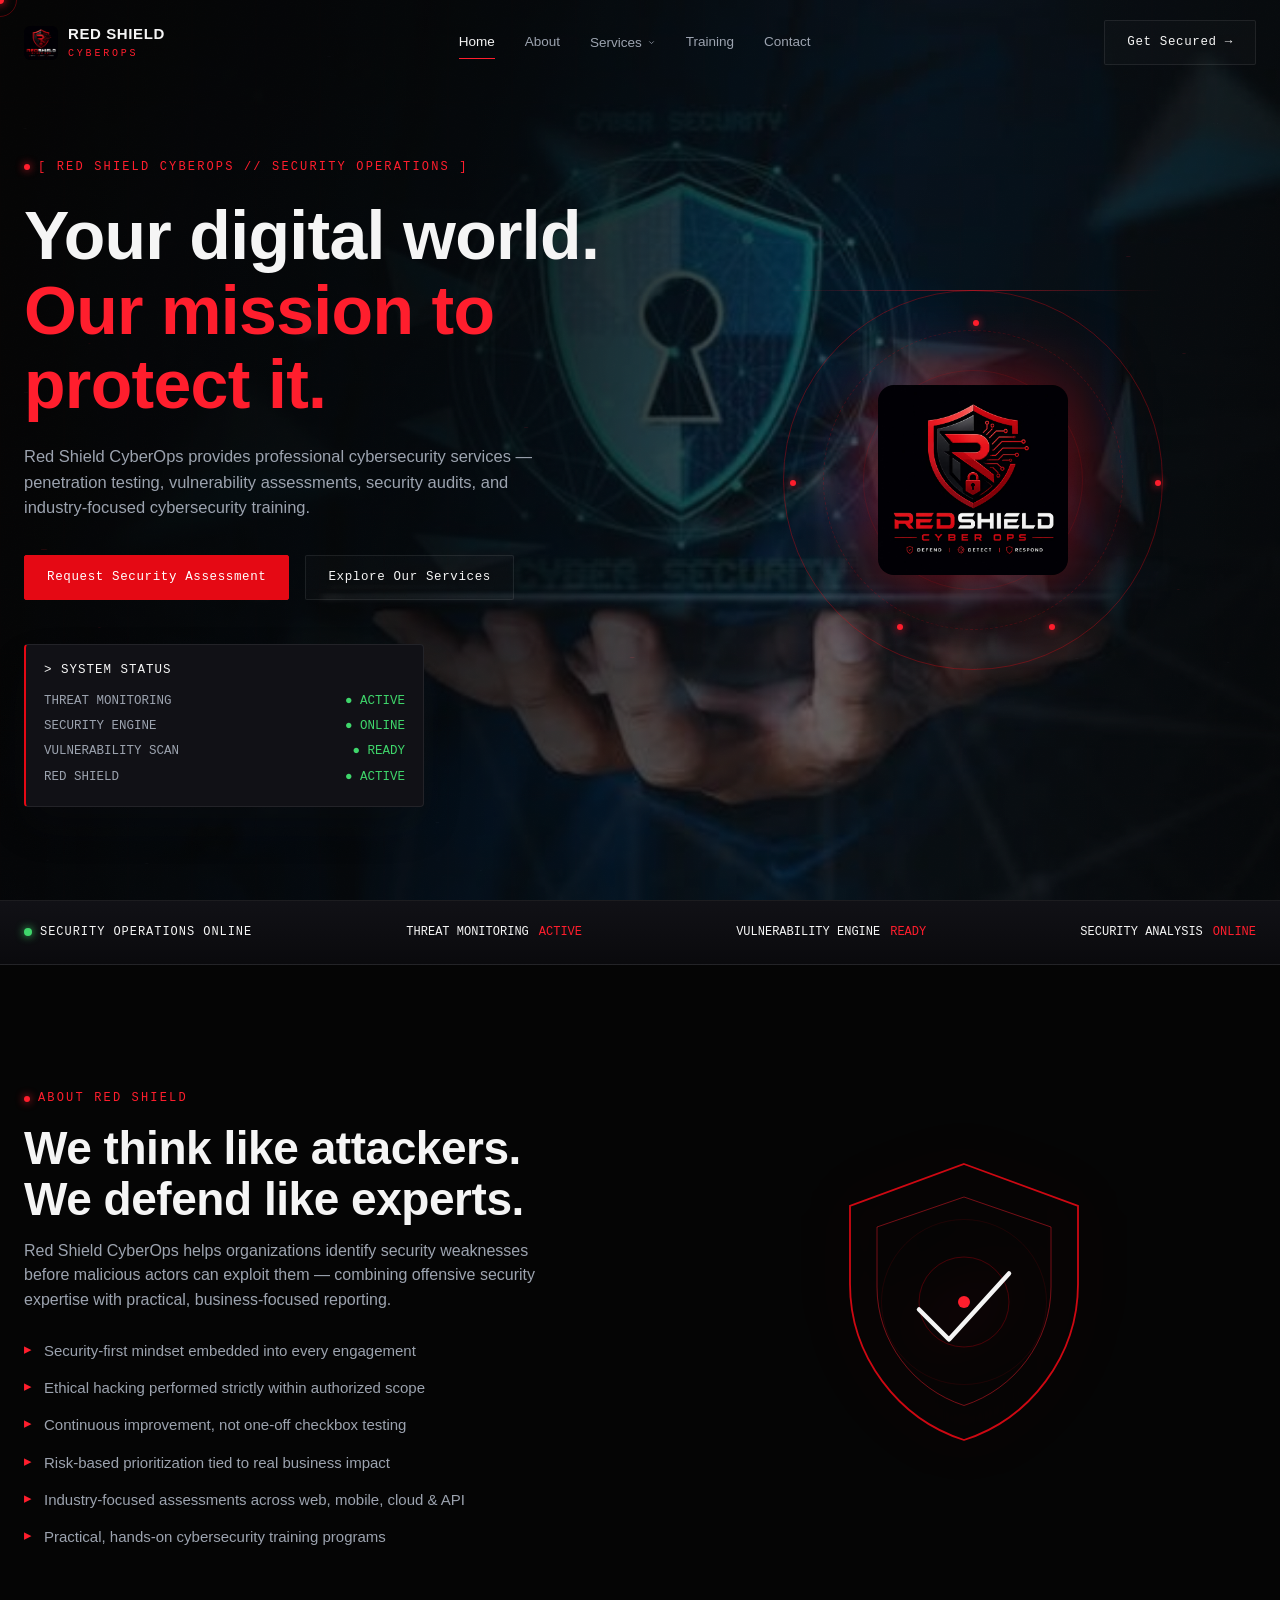
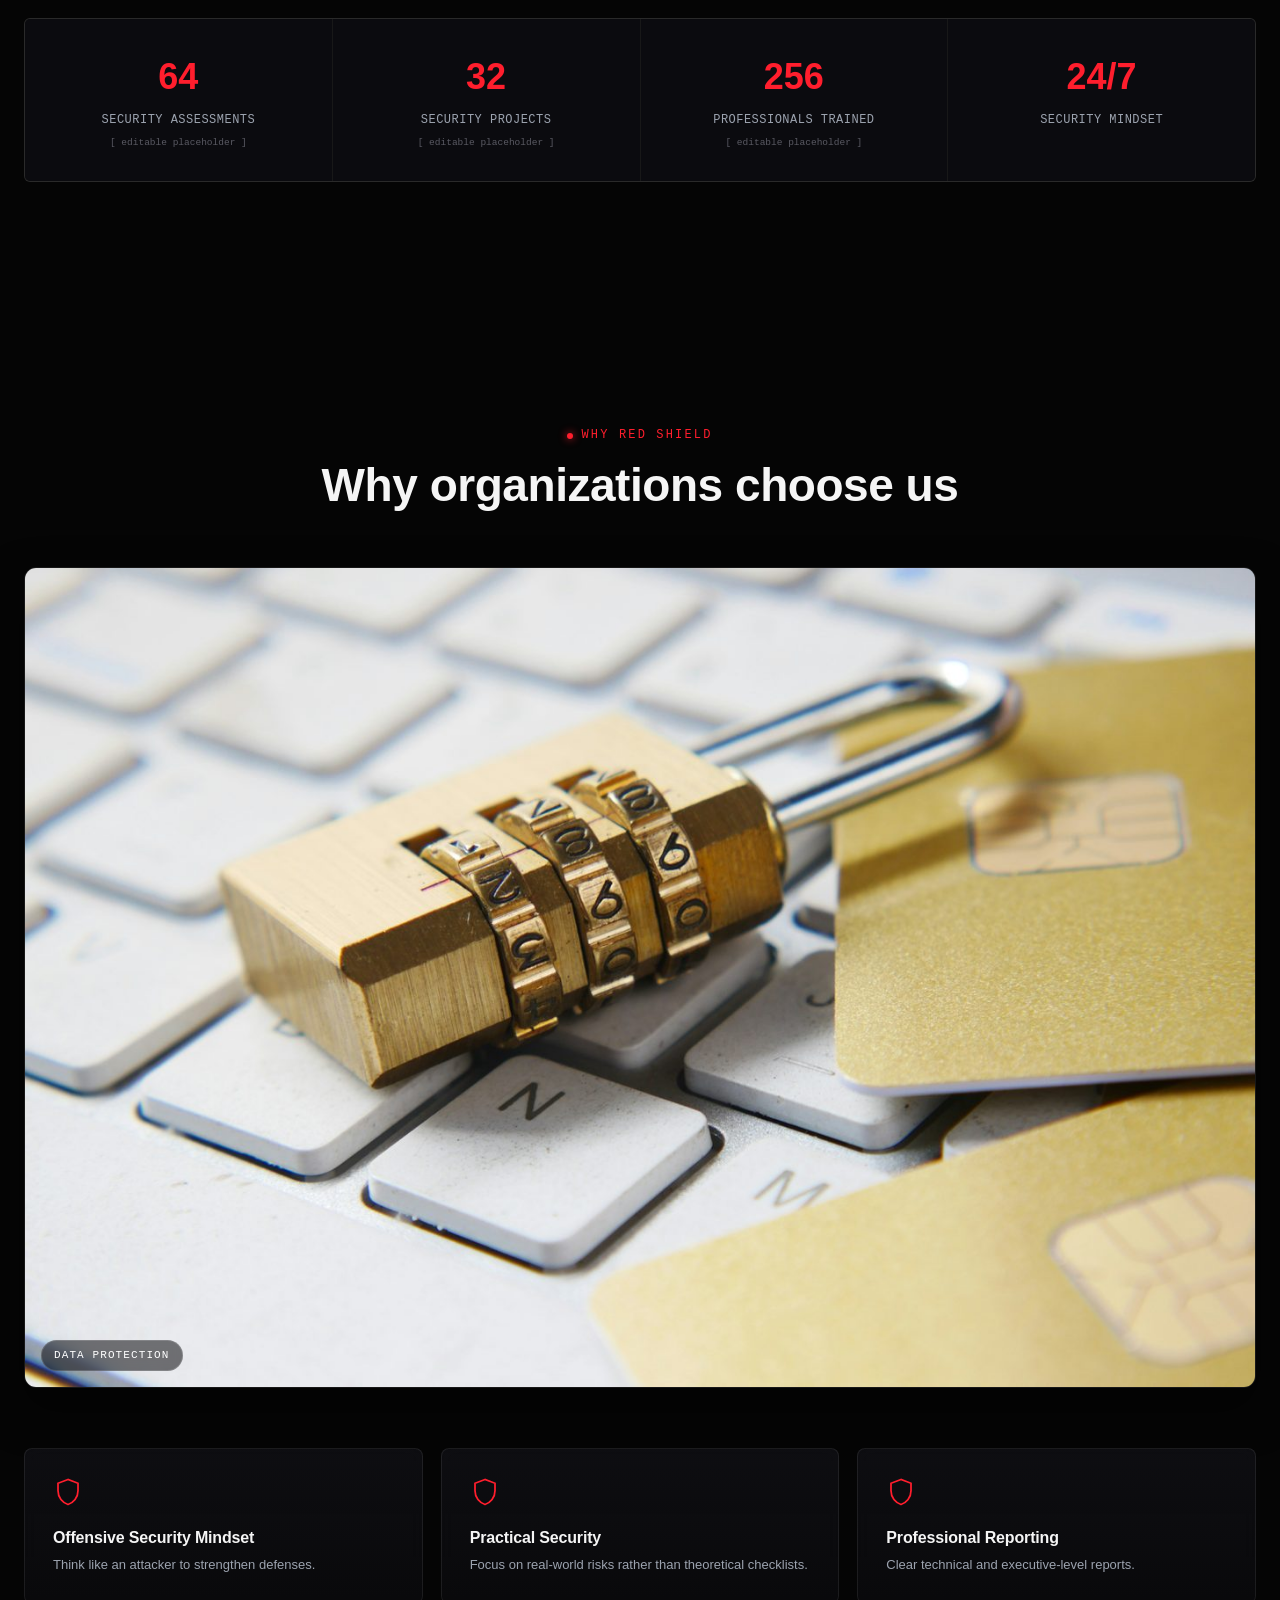
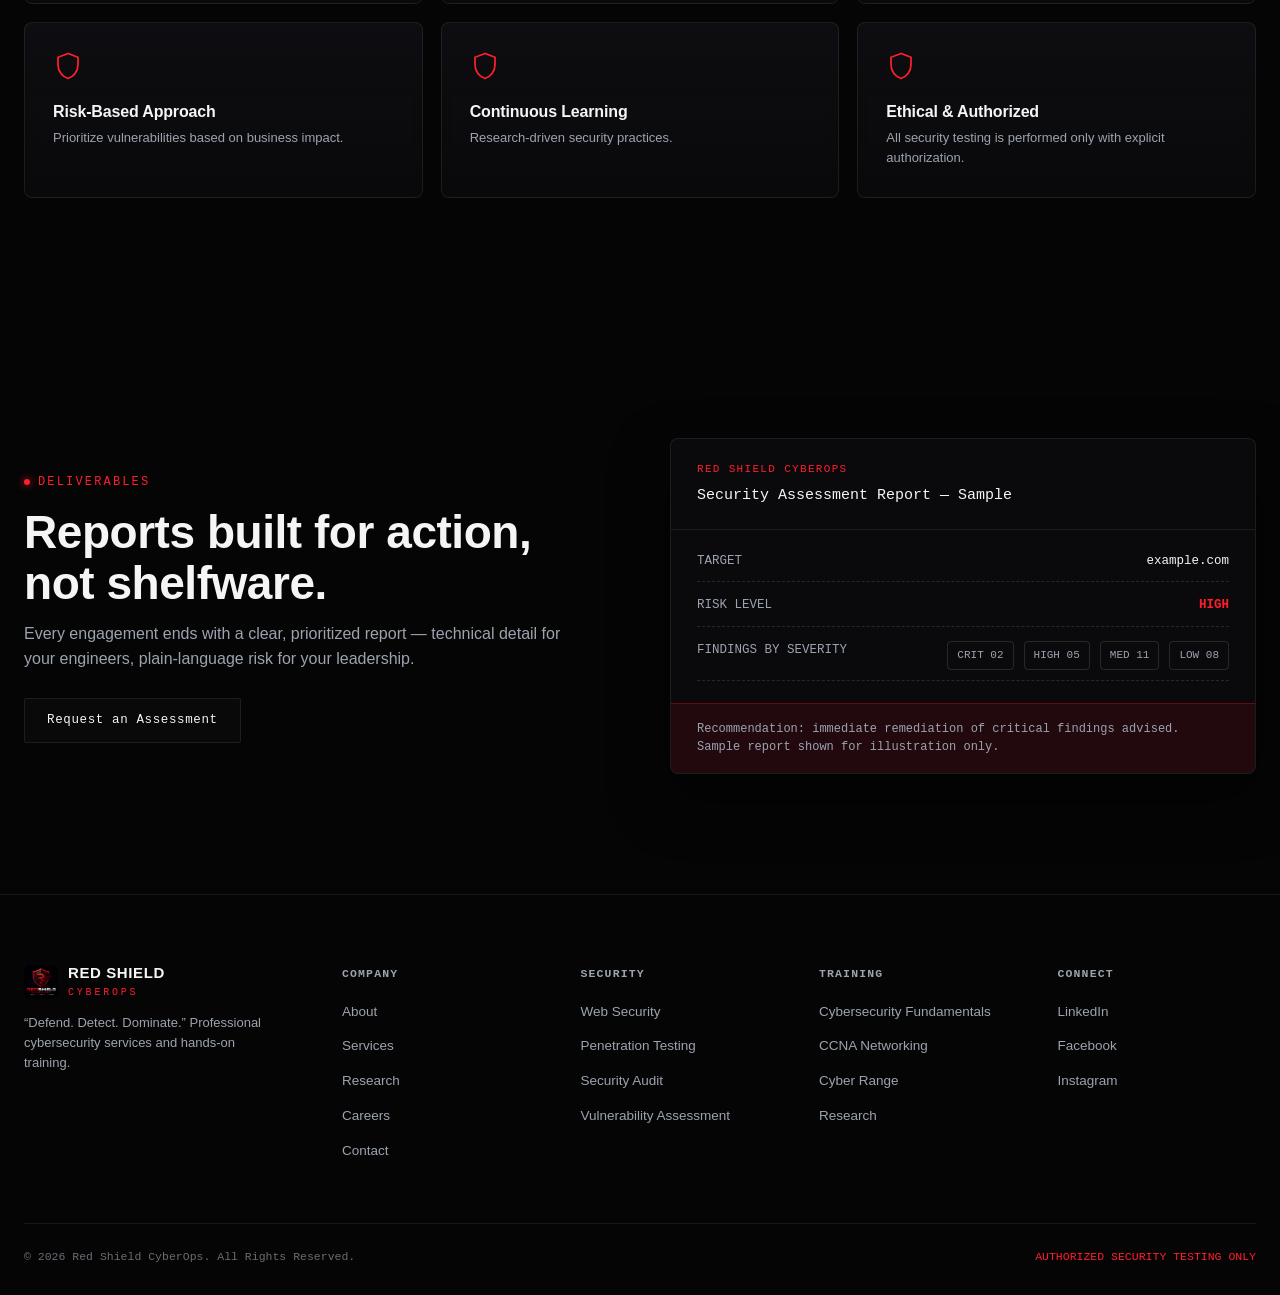
==== commit 438860e0: "Add files via upload" ====
--- a/index.html
+++ b/index.html
@@ -221,7 +221,7 @@
       </div>
       <div class="footer-col">
         <h5>Training</h5>
-        <ul><li><a href="training.html">Cybersecurity Fundamentals</a></li><li><a href="training.html">CEH Preparation</a></li><li><a href="training.html">CCNA / Networking</a></li><li><a href="training.html">Advanced Security</a></li></ul>
+        <ul><li><a href="training.html#courses">Cybersecurity Fundamentals</a></li><li><a href="training.html#courses">CCNA Networking</a></li><li><a href="training.html#cyber-range">Cyber Range</a></li><li><a href="training.html#research">Research</a></li></ul>
       </div>
       <div class="footer-col">
         <h5>Connect</h5>
--- a/styles.css
+++ b/styles.css
@@ -282,6 +282,186 @@
 .cert-note{margin-top:28px;font-family:var(--font-mono);font-size:11.5px;color:var(--text-2);border-left:2px solid var(--red-dark);padding:12px 16px;background:rgba(229,9,20,0.04);}
 @media (max-width:900px){ .cert-grid{grid-template-columns:1fr;} }
 @media (max-width:640px){ .cert-list{grid-template-columns:1fr;} }
+
+/* RED SHIELD TRAINING SECTION */
+
+/* ---- training hero ---- */
+.training-hero{padding-top:20px;padding-bottom:10px;text-align:center;}
+.academy-badge{
+  display:inline-flex;align-items:center;gap:8px;font-family:var(--font-mono);font-size:11px;
+  letter-spacing:.12em;color:var(--red-bright);border:1px solid var(--line-red);border-radius:20px;
+  padding:7px 16px;background:rgba(229,9,20,0.06);
+}
+.training-hero h1{font-size:clamp(30px,4.4vw,48px);margin-top:18px;max-width:760px;margin-left:auto;margin-right:auto;}
+.training-hero .th-sub{color:var(--text-2);max-width:600px;margin:16px auto 0;font-size:16px;}
+.training-hero .hero-actions{justify-content:center;margin-top:30px;}
+
+/* ---- spotlight course cards ---- */
+.course-spotlight-grid{display:grid;grid-template-columns:1fr 1fr;gap:26px;margin-top:50px;}
+.course-spotlight{padding:0;overflow:hidden;display:flex;flex-direction:column;}
+.course-spotlight-img{position:relative;aspect-ratio:16/10;overflow:hidden;}
+.course-spotlight-img img{width:100%;height:100%;object-fit:cover;display:block;transition:transform .5s ease;}
+.course-spotlight:hover .course-spotlight-img img{transform:scale(1.06);}
+.course-spotlight-img::after{
+  content:'';position:absolute;inset:0;
+  background:linear-gradient(180deg,rgba(5,5,5,0) 40%,rgba(5,5,5,0.92) 100%);
+}
+.course-spotlight-badge{
+  position:absolute;top:16px;left:16px;z-index:2;font-family:var(--font-mono);font-size:10.5px;letter-spacing:.08em;
+  color:#fff;background:rgba(229,9,20,0.85);padding:6px 12px;border-radius:20px;text-transform:uppercase;
+}
+.course-spotlight-body{padding:28px 30px 30px;flex-grow:1;display:flex;flex-direction:column;}
+.course-spotlight-body h3{font-size:21px;}
+.course-spotlight-body p.desc{color:var(--text-2);font-size:14.5px;margin-top:10px;}
+.course-meta-row{display:flex;flex-wrap:wrap;gap:10px;margin-top:18px;}
+.course-meta-row span{
+  font-family:var(--font-mono);font-size:10.5px;color:var(--text-2);border:1px solid var(--line);
+  border-radius:20px;padding:5px 11px;display:inline-flex;align-items:center;gap:5px;
+}
+.read-more-btn{
+  margin-top:22px;align-self:flex-start;font-family:var(--font-mono);font-size:12.5px;color:var(--red-bright);
+  display:inline-flex;align-items:center;gap:8px;border:1px solid var(--line-red);border-radius:4px;
+  padding:11px 18px;transition:background .2s ease,transform .2s ease;background:none;cursor:pointer;
+}
+.read-more-btn:hover{background:rgba(229,9,20,0.08);transform:translateX(2px);}
+.read-more-btn .arrow{transition:transform .2s ease;}
+.read-more-btn:hover .arrow{transform:translateX(4px);}
+
+/* ---- course modal ---- */
+.course-modal-overlay{
+  position:fixed;inset:0;z-index:1000;display:none;align-items:center;justify-content:center;
+  background:rgba(5,5,5,0.75);backdrop-filter:blur(6px);padding:24px;
+}
+.course-modal-overlay.open{display:flex;}
+.course-modal{
+  position:relative;width:100%;max-width:880px;max-height:88vh;overflow-y:auto;
+  background:var(--bg-2);border:1px solid var(--line-red);border-radius:14px;
+  box-shadow:0 40px 90px rgba(0,0,0,0.6);
+  transform:translateY(16px) scale(0.98);opacity:0;transition:transform .28s ease,opacity .28s ease;
+}
+.course-modal-overlay.open .course-modal{transform:translateY(0) scale(1);opacity:1;}
+.modal-close-btn{
+  position:absolute;top:16px;right:16px;z-index:5;width:36px;height:36px;border-radius:50%;
+  background:rgba(5,5,5,0.6);border:1px solid var(--line);color:#fff;display:flex;align-items:center;justify-content:center;
+  font-size:16px;cursor:pointer;transition:background .2s ease,border-color .2s ease;
+}
+.modal-close-btn:hover{background:rgba(229,9,20,0.4);border-color:var(--line-red);}
+.modal-hero-img{position:relative;aspect-ratio:21/8;overflow:hidden;border-radius:14px 14px 0 0;}
+.modal-hero-img img{width:100%;height:100%;object-fit:cover;display:block;}
+.modal-hero-img::after{content:'';position:absolute;inset:0;background:linear-gradient(180deg,rgba(5,5,5,0.1),rgba(5,5,5,0.95));}
+.modal-hero-text{position:absolute;left:0;right:0;bottom:0;padding:24px 32px;}
+.modal-hero-text .tag{font-family:var(--font-mono);font-size:10.5px;color:var(--red-bright);letter-spacing:.1em;text-transform:uppercase;}
+.modal-hero-text h3{font-size:26px;margin-top:6px;color:#fff;}
+.modal-body{padding:32px;}
+.modal-section{margin-top:32px;}
+.modal-section:first-child{margin-top:0;}
+.modal-section h4{font-family:var(--font-mono);font-size:12px;letter-spacing:.08em;color:var(--red-bright);text-transform:uppercase;margin-bottom:14px;}
+.modal-overview{color:var(--text-2);font-size:15px;}
+.modal-checklist{display:grid;grid-template-columns:1fr 1fr;gap:9px;}
+.modal-checklist li{display:flex;gap:9px;align-items:flex-start;font-size:13px;color:var(--text-2);}
+.modal-checklist li::before{content:'✓';color:#3fd66b;flex-shrink:0;font-family:var(--font-mono);}
+.modal-roadmap{display:grid;gap:10px;}
+.modal-roadmap .mr-step{display:flex;gap:14px;align-items:baseline;padding:10px 0;border-bottom:1px solid var(--line);}
+.modal-roadmap .mr-step:last-child{border-bottom:none;}
+.modal-roadmap .mr-n{font-family:var(--font-mono);font-size:11px;color:var(--red-bright);flex-shrink:0;width:70px;}
+.modal-roadmap .mr-t{font-size:13.5px;color:var(--text);font-weight:600;}
+.modal-roadmap .mr-d{font-size:12.5px;color:var(--text-2);margin-top:2px;}
+.modal-tags{display:flex;flex-wrap:wrap;gap:8px;}
+.modal-tags span{font-family:var(--font-mono);font-size:11.5px;color:var(--text-2);border:1px solid var(--line);border-radius:20px;padding:6px 12px;}
+.modal-two-col{display:grid;grid-template-columns:1fr 1fr;gap:24px;}
+.modal-meta-block{font-size:13px;color:var(--text-2);}
+.modal-meta-block b{color:var(--text);}
+.modal-cta{margin-top:36px;padding-top:24px;border-top:1px solid var(--line);display:flex;gap:14px;flex-wrap:wrap;}
+.lab-authorized-tag{font-family:var(--font-mono);font-size:10px;letter-spacing:.08em;color:var(--text-2);border:1px dashed var(--line);border-radius:4px;padding:4px 9px;display:inline-block;margin-bottom:14px;}
+@media (max-width:640px){
+  .course-modal-overlay{padding:0;}
+  .course-modal{max-width:100%;max-height:100vh;height:100%;border-radius:0;}
+  .modal-hero-img{border-radius:0;}
+  .modal-body{padding:22px;}
+  .modal-checklist{grid-template-columns:1fr;}
+  .modal-two-col{grid-template-columns:1fr;}
+}
+
+/* ---- roadmap / outcomes tabs (page-level preview) ---- */
+.track-tabs{display:flex;gap:10px;margin-top:8px;margin-bottom:34px;flex-wrap:wrap;}
+.track-tab{
+  font-family:var(--font-mono);font-size:12px;letter-spacing:.04em;color:var(--text-2);
+  border:1px solid var(--line);border-radius:20px;padding:9px 18px;background:none;cursor:pointer;
+  transition:border-color .2s ease,color .2s ease,background .2s ease;
+}
+.track-tab.active{color:var(--text);border-color:var(--line-red);background:rgba(229,9,20,0.08);}
+.track-panel{display:none;}
+.track-panel.active{display:block;}
+
+.roadmap-grid{display:grid;grid-template-columns:repeat(4,1fr);gap:14px;}
+.module-card{padding:20px;transition:transform .25s ease;}
+.module-card:hover{transform:translateY(-3px);}
+.module-card .mod-n{font-family:var(--font-mono);font-size:11px;color:var(--red-bright);}
+.module-card h5{font-size:13.5px;margin-top:8px;}
+.module-card p{font-size:11.5px;color:var(--text-2);margin-top:6px;}
+
+.lab-badge-grid,.tool-badge-grid{display:flex;flex-wrap:wrap;gap:10px;}
+.lab-badge,.tool-badge{
+  font-family:var(--font-mono);font-size:12px;color:var(--text-2);border:1px solid var(--line);
+  border-radius:6px;padding:10px 16px;background:var(--card);transition:border-color .2s ease,color .2s ease,transform .2s ease;
+}
+.lab-badge:hover,.tool-badge:hover{border-color:var(--line-red);color:var(--text);transform:translateY(-2px);}
+
+.outcome-grid{display:grid;grid-template-columns:repeat(2,1fr);gap:12px;}
+.outcome-card{padding:18px 20px;display:flex;gap:12px;align-items:flex-start;}
+.outcome-card .oc-icon{color:#3fd66b;flex-shrink:0;font-family:var(--font-mono);}
+.outcome-card p{font-size:13px;color:var(--text-2);}
+
+/* ---- comparison ---- */
+.compare-table{width:100%;border-collapse:collapse;overflow:hidden;border-radius:8px;border:1px solid var(--line);}
+.compare-table th{
+  font-family:var(--font-mono);font-size:11px;letter-spacing:.08em;text-transform:uppercase;color:var(--red-bright);
+  background:var(--card);padding:16px 20px;text-align:left;border-bottom:1px solid var(--line);
+}
+.compare-table td{padding:14px 20px;font-size:13.5px;color:var(--text-2);border-bottom:1px solid var(--line);}
+.compare-table tr:last-child td{border-bottom:none;}
+.compare-table td:first-child{border-right:1px solid var(--line);}
+.recommended-path{
+  margin-top:26px;font-family:var(--font-mono);font-size:13px;color:var(--text);
+  border-left:2px solid var(--red);padding:14px 18px;background:rgba(229,9,20,0.05);
+  display:flex;flex-wrap:wrap;gap:10px;align-items:center;
+}
+.recommended-path .rp-label{color:var(--red-bright);letter-spacing:.06em;}
+.recommended-path .rp-arrow{color:var(--text-2);}
+
+/* ---- training journey ---- */
+.journey{display:flex;flex-direction:column;align-items:center;gap:0;margin-top:20px;}
+.journey-node{
+  display:flex;align-items:center;gap:16px;padding:16px 26px;border:1px solid var(--line);border-radius:30px;
+  background:var(--card);font-family:var(--font-mono);font-size:13px;letter-spacing:.04em;color:var(--text);
+  box-shadow:0 0 0 0 rgba(229,9,20,0);transition:box-shadow .3s ease;
+}
+.journey-node .jn-dot{width:8px;height:8px;border-radius:50%;background:var(--red-bright);box-shadow:0 0 10px var(--red-bright);flex-shrink:0;}
+.journey-node:hover{box-shadow:0 0 24px rgba(229,9,20,0.25);}
+.journey-connector{width:1px;height:32px;background:linear-gradient(180deg,var(--red-dark),var(--line));}
+@media (max-width:640px){ .journey-node{font-size:11.5px;padding:12px 18px;text-align:center;} }
+
+/* ---- final CTA ---- */
+.training-final-cta{text-align:center;border:1px solid var(--line-red);border-radius:14px;padding:60px 30px;background:linear-gradient(160deg,rgba(229,9,20,0.06),transparent 60%),var(--card);}
+.training-final-cta h2{font-size:clamp(24px,3.4vw,36px);}
+.training-final-cta p{color:var(--text-2);max-width:560px;margin:16px auto 0;}
+.training-final-cta .hero-actions{justify-content:center;margin-top:28px;}
+
+@media (max-width:900px){
+  .course-spotlight-grid{grid-template-columns:1fr;}
+  .roadmap-grid{grid-template-columns:repeat(2,1fr);}
+  .outcome-grid{grid-template-columns:1fr;}
+  .modal-two-col{grid-template-columns:1fr;}
+}
+@media (max-width:640px){
+  .roadmap-grid{grid-template-columns:1fr;}
+  .compare-table{font-size:12px;}
+  .compare-table th,.compare-table td{padding:10px 12px;}
+}
+@media (prefers-reduced-motion: reduce){
+  .course-spotlight-img img{transition:none;}
+  .course-modal{transition:none;}
+}
 
 /* ---------- founder / researcher profile ---------- */
 .founder-wrap{
